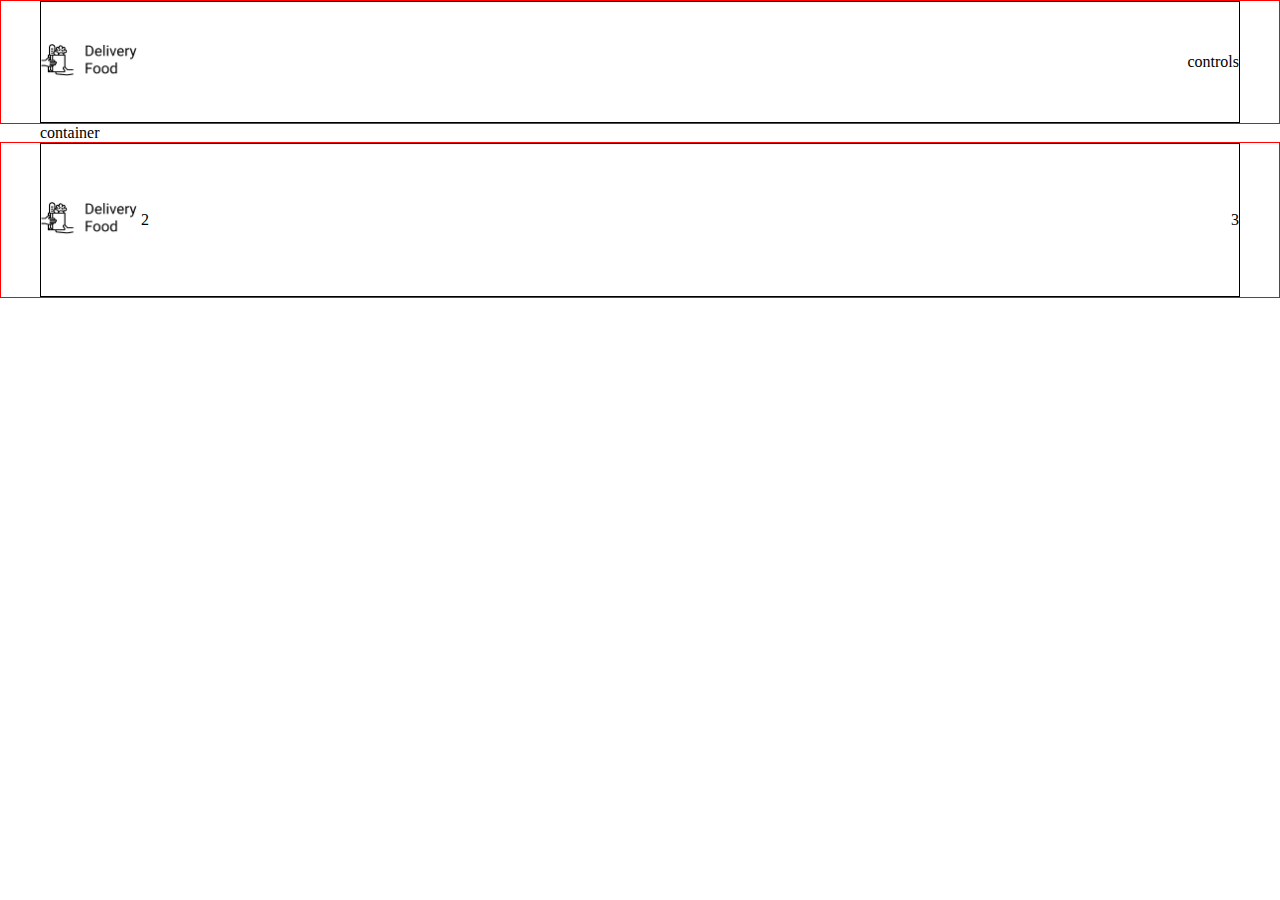
==== index.html @ d358dca4 "создание шапки и подвала" ====
<!DOCTYPE html>
<html lang="ru">
<head>
    <meta charset="UTF-8">
    <meta name="viewport" content="width=device-width, initial-scale=1.0">
    <link rel="stylesheet" href="style.css">
    <title>Delivery Food</title>
</head>
<body>
    <header class="header">
        <div class="container">
            <div class="header-box">
                <div class="header-logo logo">
                    <img src="./images/logo.png" alt="logo">
                </div>
                <div class="header-controls">controls</div>
            </div>
        </div>
    </header>

    <main class="main">
        <div class="container">
            container
        </div>
    </main>

    <footer class="footer">
        <div class="container">
            <div class="footer-box">
                <div class="footer-logo logo">
                    <img src="./images/logo.png" alt="logo">
                </div>
                <div class="footer-nav">2</div>
                <div class="footer-social">3</div>
            </div>
        </div>
    </footer>

</body>
</html>
---- style.css ----
* {
  box-sizing: border-box;
}

body {
  margin: 0;
  padding: 0;
}

.logo{
  max-width: 100px;
}

.logo img{
  width: 100%;
}

.header {
  height: 124px;
  border: 1px solid red;
}

.header-box {
  border: 1px solid #000;
  height: 100%;
  display: flex;
  align-items: center;
  justify-content: space-between;
}

.main {
}

.footer {
  height: 156px;
  border: 1px solid red;
}

.footer-box{
  border: 1px solid #000;
  height: 100%;
  display: flex;
  align-items: center;
  justify-content: space-between;
}

.footer-nav{
  flex-grow: 1;
}

.container {
  height: 100%;
  max-width: 1230px;
  margin: 0 auto;
  padding-left: 15px;
  padding-right: 15px;
}
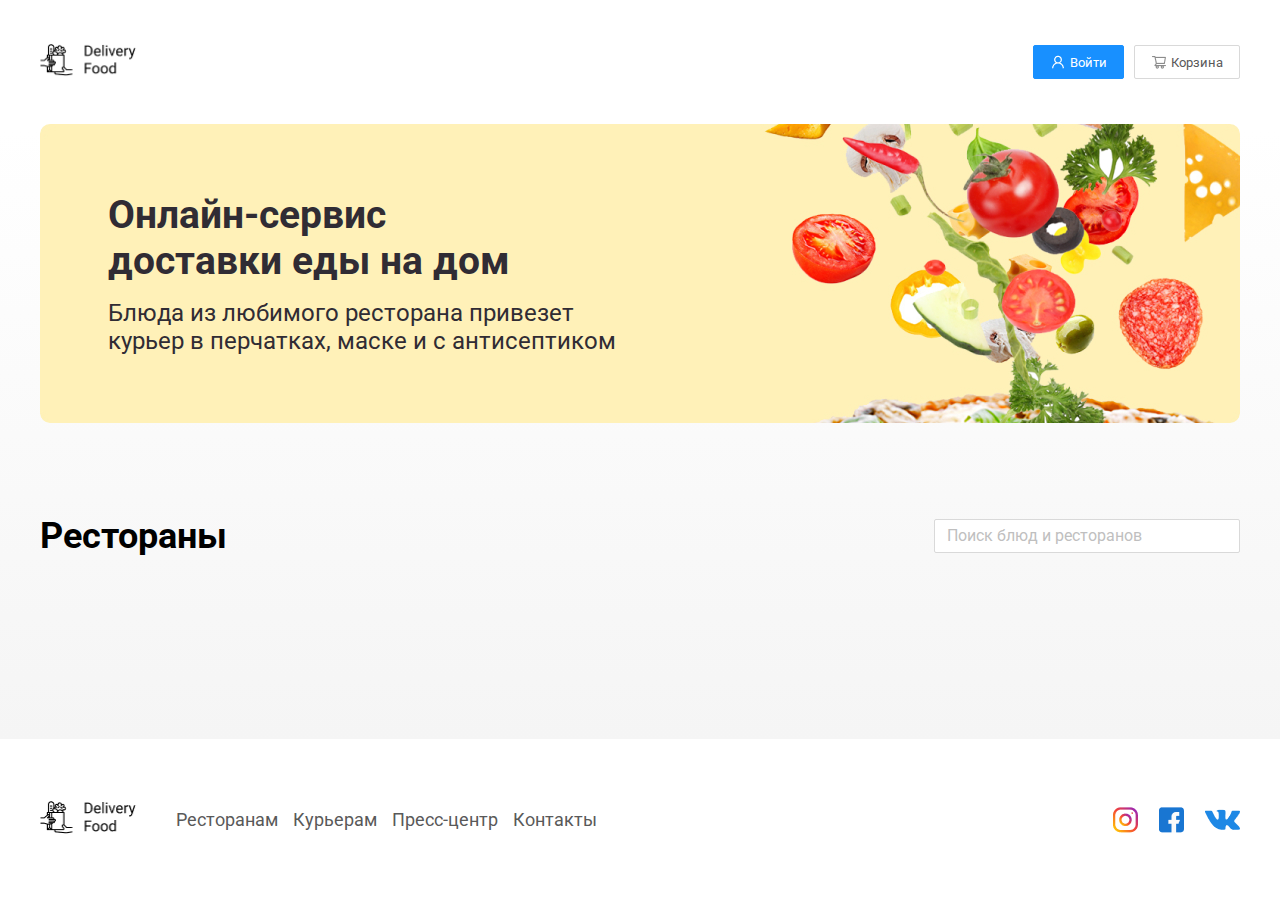
==== commit c15344e9: "окончание  шапки и подвала" ====
--- a/index.html
+++ b/index.html
@@ -1,40 +1,91 @@
 <!DOCTYPE html>
 <html lang="ru">
-<head>
-    <meta charset="UTF-8">
-    <meta name="viewport" content="width=device-width, initial-scale=1.0">
-    <link rel="stylesheet" href="style.css">
+  <head>
+    <meta charset="UTF-8" />
+    <meta name="viewport" content="width=device-width, initial-scale=1.0" />
+    <link rel="preconnect" href="https://fonts.googleapis.com" />
+    <link rel="preconnect" href="https://fonts.gstatic.com" crossorigin />
+    <link
+      href="https://fonts.googleapis.com/css2?family=Roboto:wght@400;700&display=swap"
+      rel="stylesheet"
+    />
+    <link rel="stylesheet" href="style.css" />
     <title>Delivery Food</title>
-</head>
-<body>
-    <header class="header">
+  </head>
+  <body>
+    <div class="page-wrapper">
+      <header class="header">
         <div class="container">
-            <div class="header-box">
-                <div class="header-logo logo">
-                    <img src="./images/logo.png" alt="logo">
-                </div>
-                <div class="header-controls">controls</div>
+          <div class="header-box">
+            <div class="header-logo logo">
+              <img src="./images/logo.png" alt="logo" />
             </div>
+            <div class="header-controls">
+              <button class="btn btn-primary">
+                <img src="./images/icons/user.png" alt="user" />
+                Войти
+              </button>
+              <button class="btn btn-outline">
+                <img src="./images/icons/shopping-cart.png" alt="user" />
+                Корзина
+              </button>
+            </div>
+          </div>
         </div>
-    </header>
+      </header>
 
-    <main class="main">
+      <main class="main">
+        <section class="banner">
+          <div class="container">
+            <div class="banner-item">
+              <h2 class="banner-item--title">
+                Онлайн-сервис <br />доставки еды на дом
+              </h2>
+              <p class="banner-item--subtitle">
+                Блюда из любимого ресторана привезет курьер в перчатках, маске и
+                с антисептиком
+              </p>
+            </div>
+          </div>
+        </section>
+
+        <section class="products">
+          <div class="container">
+            <div class="products-header">
+              <h3 class="products-header--title">Рестораны</h3>
+
+              <input
+                type="text"
+                class="products-header--search"
+                placeholder="Поиск блюд и ресторанов"
+              />
+            </div>
+          </div>
+        </section>
+      </main>
+
+      <footer class="footer">
         <div class="container">
-            container
+          <div class="footer-box">
+            <div class="footer-logo logo">
+              <img src="./images/logo.png" alt="logo" />
+            </div>
+            <div class="footer-nav">
+              <ul>
+                <li>Ресторанам</li>
+                <li>Курьерам</li>
+                <li>Пресс-центр</li>
+                <li>Контакты</li>
+              </ul>
+            </div>
+            <div class="footer-social">
+              <img src="./images/social/INST.png" alt="INST" />
+              <img src="./images/social/FB.png" alt="FB" />
+              <img src="./images/social/VK.png" alt="VK" />
+            </div>
+          </div>
         </div>
-    </main>
-
-    <footer class="footer">
-        <div class="container">
-            <div class="footer-box">
-                <div class="footer-logo logo">
-                    <img src="./images/logo.png" alt="logo">
-                </div>
-                <div class="footer-nav">2</div>
-                <div class="footer-social">3</div>
-            </div>
-        </div>
-    </footer>
-
-</body>
-</html>+      </footer>
+    </div>
+  </body>
+</html>
--- a/style.css
+++ b/style.css
@@ -1,5 +1,8 @@
 * {
   box-sizing: border-box;
+  font-family: Roboto;
+  font-style: normal;
+  line-height: normal;
 }
 
 body {
@@ -7,51 +10,196 @@
   padding: 0;
 }
 
-.logo{
-  max-width: 100px;
-}
-
-.logo img{
+main {
+  flex-grow: 1;
+  background: linear-gradient(
+    180deg,
+    rgba(245, 245, 245, 0) 1.04%,
+    #f5f5f5 100%
+  );
+}
+
+.page-wrapper {
+  display: flex;
+  flex-direction: column;
+  min-height: 100vh;
+}
+
+.container {
   width: 100%;
-}
-
-.header {
-  height: 124px;
-  border: 1px solid red;
-}
-
-.header-box {
-  border: 1px solid #000;
-  height: 100%;
-  display: flex;
-  align-items: center;
-  justify-content: space-between;
-}
-
-.main {
-}
-
-.footer {
-  height: 156px;
-  border: 1px solid red;
-}
-
-.footer-box{
-  border: 1px solid #000;
-  height: 100%;
-  display: flex;
-  align-items: center;
-  justify-content: space-between;
-}
-
-.footer-nav{
-  flex-grow: 1;
-}
-
-.container {
   height: 100%;
   max-width: 1230px;
   margin: 0 auto;
   padding-left: 15px;
   padding-right: 15px;
 }
+
+.btn {
+  display: flex;
+  padding: 8px 16px;
+  align-items: center;
+  gap: 4px;
+  outline: none;
+}
+
+.btn-primary {
+  border-radius: 2px;
+  background: #1890ff;
+  border: 1px solid #1890ff;
+  color: #fff;
+}
+
+.btn-outline {
+  border-radius: 2px;
+  border: 1px solid #d9d9d9;
+  background: #fff;
+  box-shadow: 0px 0px 2px 0px rgba(0, 0, 0, 0);
+  color: #595959;
+}
+
+.logo {
+  max-width: 100px;
+}
+
+.logo img {
+  width: 100%;
+}
+
+.header {
+  min-height: 124px;
+  display: flex;
+  align-items: center;
+}
+
+.header-box {
+  height: 100%;
+  display: flex;
+  align-items: center;
+  justify-content: space-between;
+}
+
+.header-controls {
+  display: flex;
+  align-items: center;
+  justify-content: flex-end;
+  gap: 10px;
+}
+
+.footer {
+  min-height: 156px;
+  display: flex;
+  align-items: center;
+  padding: 60px 0;
+}
+
+.footer-box {
+  height: 100%;
+  display: flex;
+  align-items: center;
+  justify-content: space-between;
+  gap: 36px;
+  flex-wrap: wrap;
+}
+
+.footer-nav {
+  flex-grow: 1;
+}
+
+.footer-nav ul {
+  display: flex;
+  align-items: center;
+  list-style: none;
+  padding: 0;
+  margin: 0;
+  gap: 15px;
+  flex-wrap: wrap;
+}
+
+.footer-nav ul li {
+  color: #595959;
+  font-size: 18px;
+  font-weight: 400;
+}
+
+.footer-social {
+  display: flex;
+  align-items: center;
+  justify-content: flex-end;
+  gap: 20px;
+}
+
+.banner {
+  margin-bottom: 56px;
+}
+
+.banner-item {
+  background-image: url(./images/banners/banner.jpg);
+  background-repeat: no-repeat;
+  background-size: cover;
+  padding: 68px;
+  border-radius: 10px;
+  background-position: center right;
+}
+
+.banner-item--title {
+  color: #302c34;
+  font-size: 39px;
+  font-weight: 700;
+  max-width: 50%;
+  margin-top: 0;
+  margin-bottom: 15px;
+}
+
+.banner-item--subtitle {
+  color: #302c34;
+  font-size: 24px;
+  font-weight: 400;
+  max-width: 50%;
+  margin: 0;
+}
+
+.products {
+}
+
+.products-header {
+  display: flex;
+  align-items: center;
+  justify-content: space-between;
+}
+
+.products-header--title {
+  color: #000;
+  font-size: 36px;
+  font-weight: 700;
+}
+.products-header--search {
+  border-radius: 2px;
+  border: 1px solid #D9D9D9;
+  background: #fff;
+  min-width: 306px;
+  height: 34px;
+  flex-shrink: 0;
+  padding: 5px 12px;
+}
+
+.products-header--search:focus {
+  outline: none;
+  border: 1px solid #D9D9D9;
+}
+
+.products-header--search::placeholder{
+  color: #BFBFBF;
+font-size: 16px;
+font-weight: 400;
+line-height: 24px;
+}
+
+@media (max-width: 991px) {
+  .banner-item--title {
+    max-width: 100%;
+  }
+
+  .banner-item--subtitle {
+    max-width: 100%;
+  }
+}
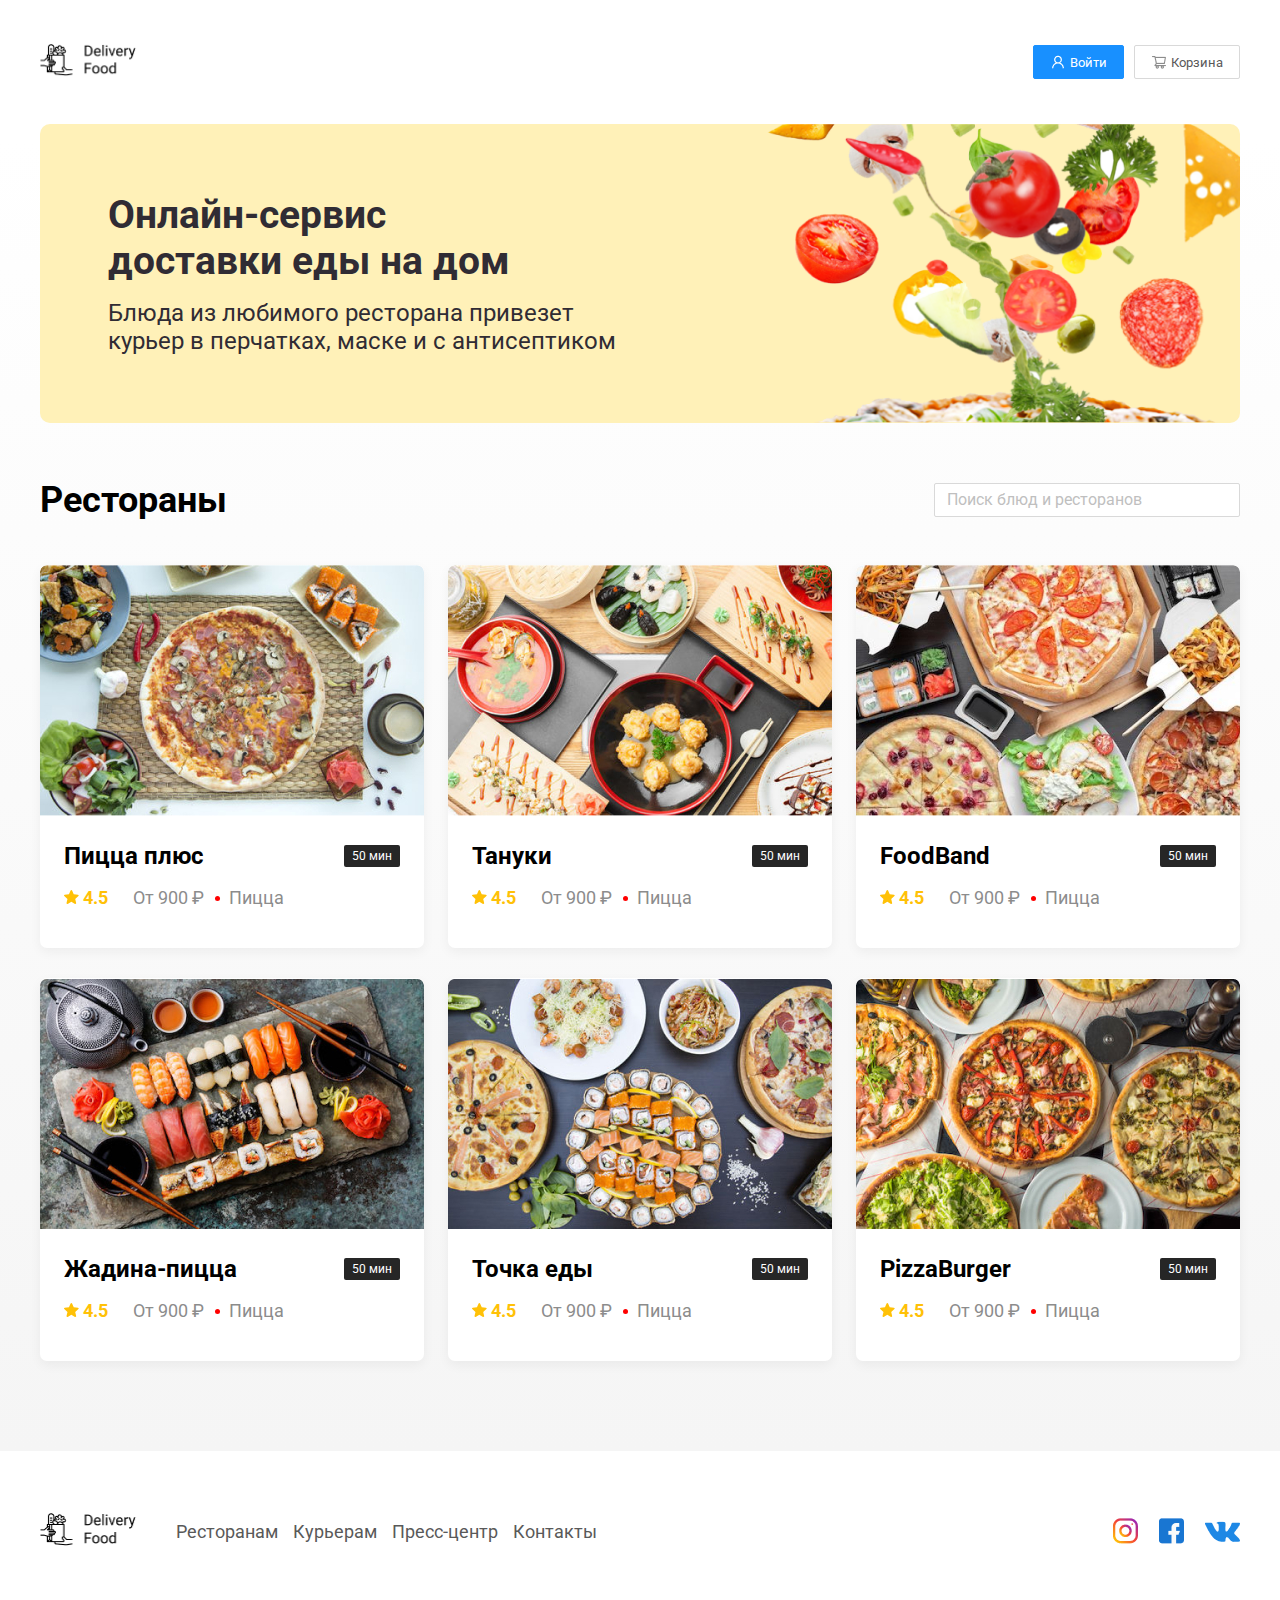
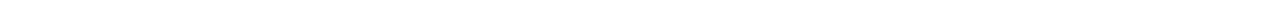
==== commit 69a84b44: "добавляет страницу товаров" ====
--- a/index.html
+++ b/index.html
@@ -60,6 +60,165 @@
                 placeholder="Поиск блюд и ресторанов"
               />
             </div>
+
+            <div class="products-wrapper">
+              <div class="products-card">
+                <div class="products-card__image">
+                  <img src="./images/rests/rest-1.jpg" alt="rest-1" />
+                </div>
+                <div class="products-card__description">
+                  <div class="products-card__description-row">
+                    <h4 class="products-card__description--title">
+                      Пицца плюс
+                    </h4>
+                    <div class="products-card__description--badge">50 мин</div>
+                  </div>
+                  <div class="products-card__description-row">
+                    <div class="products-card__description-info">
+                      <div class="products-card__description-info--raiting">
+                        <img src="./images/icons/star.svg" alt="star" />
+                        4.5
+                      </div>
+                      <div class="products-card__description-info--price">
+                        От 900 ₽
+                      </div>
+                      <div class="products-card__description-info--group">
+                        Пицца
+                      </div>
+                    </div>
+                  </div>
+                </div>
+              </div>
+              <div class="products-card">
+                <div class="products-card__image">
+                  <img src="./images/rests/rest-2.jpg" alt="rest-2" />
+                </div>
+                <div class="products-card__description">
+                  <div class="products-card__description-row">
+                    <h4 class="products-card__description--title">Тануки</h4>
+                    <div class="products-card__description--badge">50 мин</div>
+                  </div>
+                  <div class="products-card__description-row">
+                    <div class="products-card__description-info">
+                      <div class="products-card__description-info--raiting">
+                        <img src="./images/icons/star.svg" alt="star" />
+                        4.5
+                      </div>
+                      <div class="products-card__description-info--price">
+                        От 900 ₽
+                      </div>
+                      <div class="products-card__description-info--group">
+                        Пицца
+                      </div>
+                    </div>
+                  </div>
+                </div>
+              </div>
+              <div class="products-card">
+                <div class="products-card__image">
+                  <img src="./images/rests/rest-3.jpg" alt="rest-3" />
+                </div>
+                <div class="products-card__description">
+                  <div class="products-card__description-row">
+                    <h4 class="products-card__description--title">FoodBand</h4>
+                    <div class="products-card__description--badge">50 мин</div>
+                  </div>
+                  <div class="products-card__description-row">
+                    <div class="products-card__description-info">
+                      <div class="products-card__description-info--raiting">
+                        <img src="./images/icons/star.svg" alt="star" />
+                        4.5
+                      </div>
+                      <div class="products-card__description-info--price">
+                        От 900 ₽
+                      </div>
+                      <div class="products-card__description-info--group">
+                        Пицца
+                      </div>
+                    </div>
+                  </div>
+                </div>
+              </div>
+              <div class="products-card">
+                <div class="products-card__image">
+                  <img src="./images/rests/rest-4.jpg" alt="rest-4" />
+                </div>
+                <div class="products-card__description">
+                  <div class="products-card__description-row">
+                    <h4 class="products-card__description--title">
+                      Жадина-пицца
+                    </h4>
+                    <div class="products-card__description--badge">50 мин</div>
+                  </div>
+                  <div class="products-card__description-row">
+                    <div class="products-card__description-info">
+                      <div class="products-card__description-info--raiting">
+                        <img src="./images/icons/star.svg" alt="star" />
+                        4.5
+                      </div>
+                      <div class="products-card__description-info--price">
+                        От 900 ₽
+                      </div>
+                      <div class="products-card__description-info--group">
+                        Пицца
+                      </div>
+                    </div>
+                  </div>
+                </div>
+              </div>
+              <div class="products-card">
+                <div class="products-card__image">
+                  <img src="./images/rests/rest-5.jpg" alt="rest-5" />
+                </div>
+                <div class="products-card__description">
+                  <div class="products-card__description-row">
+                    <h4 class="products-card__description--title">Точка еды</h4>
+                    <div class="products-card__description--badge">50 мин</div>
+                  </div>
+                  <div class="products-card__description-row">
+                    <div class="products-card__description-info">
+                      <div class="products-card__description-info--raiting">
+                        <img src="./images/icons/star.svg" alt="star" />
+                        4.5
+                      </div>
+                      <div class="products-card__description-info--price">
+                        От 900 ₽
+                      </div>
+                      <div class="products-card__description-info--group">
+                        Пицца
+                      </div>
+                    </div>
+                  </div>
+                </div>
+              </div>
+              <div class="products-card">
+                <div class="products-card__image">
+                  <img src="./images/rests/rest-6.jpg" alt="rest-6" />
+                </div>
+                <div class="products-card__description">
+                  <div class="products-card__description-row">
+                    <h4 class="products-card__description--title">
+                      PizzaBurger
+                    </h4>
+                    <div class="products-card__description--badge">50 мин</div>
+                  </div>
+                  <div class="products-card__description-row">
+                    <div class="products-card__description-info">
+                      <div class="products-card__description-info--raiting">
+                        <img src="./images/icons/star.svg" alt="star" />
+                        4.5
+                      </div>
+                      <div class="products-card__description-info--price">
+                        От 900 ₽
+                      </div>
+                      <div class="products-card__description-info--group">
+                        Пицца
+                      </div>
+                    </div>
+                  </div>
+                </div>
+              </div>
+            </div>
           </div>
         </section>
       </main>
--- a/style.css
+++ b/style.css
@@ -133,12 +133,13 @@
 }
 
 .banner-item {
-  background-image: url(./images/banners/banner.jpg);
+  background-image: url(./images/banners/banner-img.png);
   background-repeat: no-repeat;
-  background-size: cover;
+  background-size: contain;
   padding: 68px;
   border-radius: 10px;
   background-position: center right;
+  background-color: #fff1b8;
 }
 
 .banner-item--title {
@@ -158,23 +159,23 @@
   margin: 0;
 }
 
-.products {
-}
-
 .products-header {
   display: flex;
   align-items: center;
   justify-content: space-between;
+  flex-wrap: wrap;
+  gap: 24px;
 }
 
 .products-header--title {
   color: #000;
   font-size: 36px;
   font-weight: 700;
+  margin: 0;
 }
 .products-header--search {
   border-radius: 2px;
-  border: 1px solid #D9D9D9;
+  border: 1px solid #d9d9d9;
   background: #fff;
   min-width: 306px;
   height: 34px;
@@ -184,17 +185,152 @@
 
 .products-header--search:focus {
   outline: none;
-  border: 1px solid #D9D9D9;
-}
-
-.products-header--search::placeholder{
-  color: #BFBFBF;
-font-size: 16px;
-font-weight: 400;
-line-height: 24px;
+  border: 1px solid #d9d9d9;
+}
+
+.products-header--search::placeholder {
+  color: #bfbfbf;
+  font-size: 16px;
+  font-weight: 400;
+  line-height: 24px;
+}
+
+.products-wrapper {
+  margin-top: 44px;
+  margin-bottom: 90px;
+  display: flex;
+  flex-wrap: wrap;
+  column-gap: 24px;
+  row-gap: 30px;
+}
+
+.products-card {
+  width: calc((100% - 48px) / 3);
+  border-radius: 7px;
+  background: #fff;
+  box-shadow: 0px 4px 12px 0px rgba(0, 0, 0, 0.05);
+  overflow: hidden;
+}
+
+.products-card__image {
+  width: 100%;
+}
+
+.products-card__image img {
+  width: 100%;
+}
+
+.products-card__description {
+  padding: 20px 24px 34px;
+}
+
+.products-card__description-row {
+  display: flex;
+  align-items: center;
+  justify-content: space-between;
+}
+
+.products-card__description-row:not(:last-child) {
+  margin-bottom: 10px;
+}
+
+.products-card__description--title {
+  color: #000;
+  font-size: 24px;
+  font-weight: 700;
+  line-height: 32px;
+  margin: 0;
+}
+
+.products-card__description--badge {
+  color: #fff;
+  font-size: 12px;
+  font-weight: 400;
+  line-height: 20px;
+  border-radius: 2px;
+  background: #262626;
+  padding: 1px 8px;
+}
+
+.products-card__description-info {
+  display: flex;
+  align-items: center;
+  justify-content: flex-start;
+  flex-wrap: wrap;
+  row-gap: 25px;
+  column-gap: 25px;
+}
+
+.products-card__description-info--raiting {
+  color: #ffc107;
+  font-size: 18px;
+  font-weight: 700;
+  line-height: 32px;
+}
+
+.products-card__description-info--price {
+  color: #8c8c8c;
+  font-size: 18px;
+  font-weight: 400;
+  line-height: 32px;
+}
+
+.products-card__description-info--group {
+  color: #8c8c8c;
+  font-size: 18px;
+  font-weight: 400;
+  line-height: 32px;
+  position: relative;
+}
+
+.products-card__description-info--group::before {
+  content: "";
+  display: block;
+  width: 5px;
+  height: 5px;
+  border-radius: 50%;
+  background: red;
+  position: absolute;
+  left: -14px;
+  top: 14px;
+}
+
+.products-card__description--name {
+  margin: 0;
+  color: #000;
+  font-size: 24px;
+  font-weight: 400;
+  line-height: 32px;
+}
+
+.products-card__description--text {
+  margin: 0;
+  color: #8c8c8c;
+  font-size: 18px;
+  font-weight: 400;
+}
+
+.products-card__description-controls {
+  display: flex;
+  align-items: center;
+  justify-content: flex-start;
+  flex-wrap: wrap;
+  row-gap: 10px;
+  column-gap: 30px;
+}
+
+.products-card__description-controls--price {
+  color: #000;
+  font-size: 20px;
+  font-weight: 700;
+  line-height: 32px;
 }
 
 @media (max-width: 991px) {
+  .banner-item {
+    background-image: none;
+  }
+
   .banner-item--title {
     max-width: 100%;
   }
@@ -202,4 +338,14 @@
   .banner-item--subtitle {
     max-width: 100%;
   }
-}
+
+  .products-card {
+    width: calc((100% - 24px) / 2);
+  }
+}
+
+@media (max-width: 768px) {
+  .products-card {
+    width: 100%;
+  }
+}
